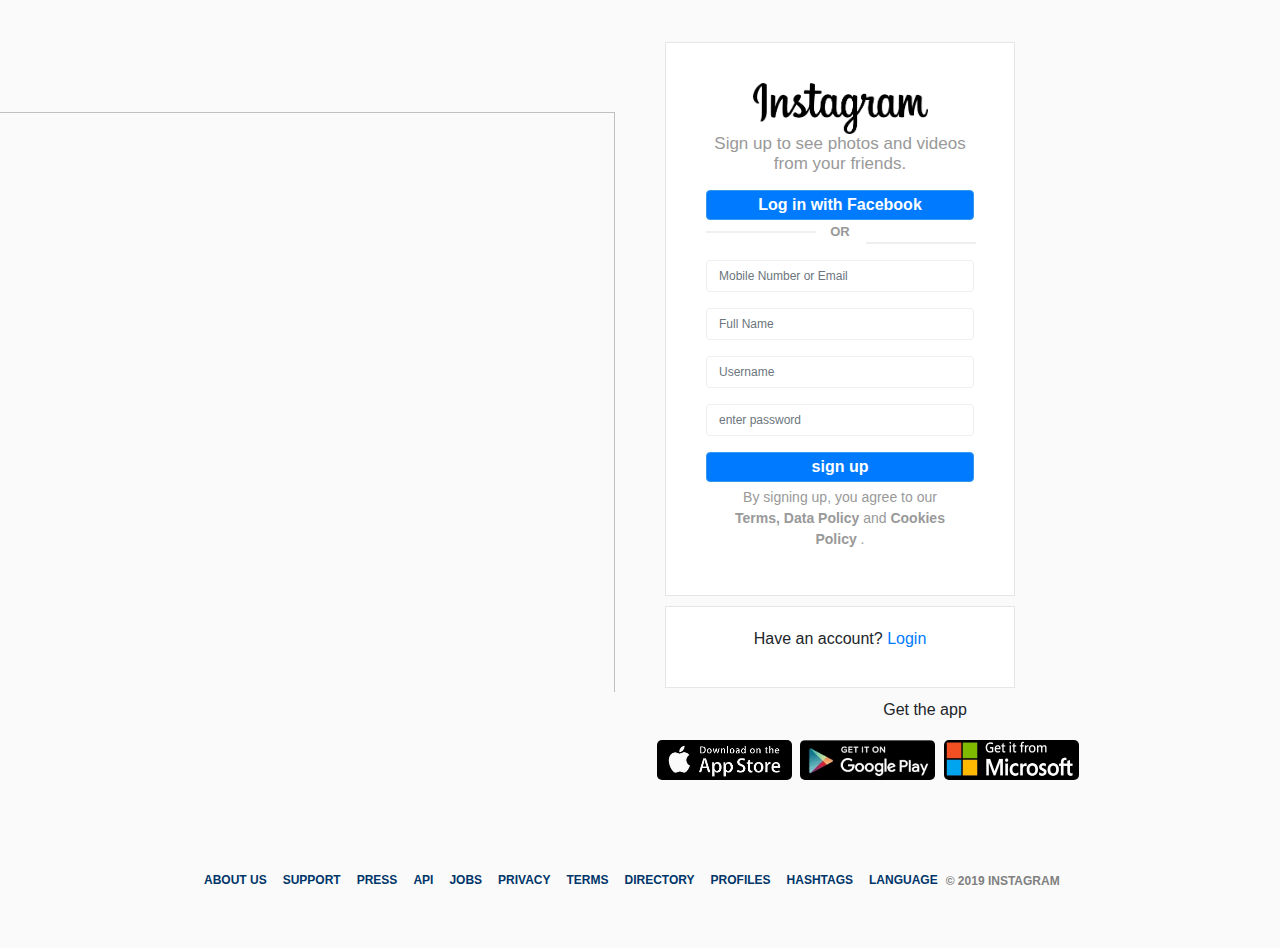
==== index.html @ 6d20fae1 "Add files via upload" ====
<html>

<head>
  <meta charset="utf-8">
  <title>INSTAGRAM</title>
  <meta charset="utf-8">
  <meta name="viewport" content="width=device-width, initial-scale=1">
  <script src="main.js" charset="utf-8"></script>

  <link rel="shortcut icon" type="image/x-icon" href="favicon.ICO" />

  <link rel="stylesheet" href="https://maxcdn.bootstrapcdn.com/bootstrap/4.1.3/css/bootstrap.min.css">
  <link rel="stylesheet" type="text/css" href="insta.css">
  <script src="https://ajax.googleapis.com/ajax/libs/jquery/3.3.1/jquery.min.js"></script>
  <script src="https://cdnjs.cloudflare.com/ajax/libs/popper.js/1.14.3/umd/popper.min.js"></script>
  <script src="https://maxcdn.bootstrapcdn.com/bootstrap/4.1.3/js/bootstrap.min.js"></script>
  <link rel="stylesheet" href="https://cdnjs.cloudflare.com/ajax/libs/font-awesome/4.7.0/css/font-awesome.min.css">
</head>

<body>

  <div class="container">
    <div class="row">
      <div class="col-sm-6 d-none d-lg-block"">
          <img src=" phone.png" class="phone">
      </div>
      <div class="col-sm-6">
        <div class="right-column text-center">
          <img class="img1" src="insta.png" alt="instagram icon">
          <p class="htext" style="color:#999999">Sign up to see photos and videos from your friends.</p>
          <button class="btn btn-primary btn-block " type="submit"><a class="mybtn1" href="https://www.facebook.com/login.php?skip_api_login=1&api_key=124024574287414&signed_next=1&next=https%3A%2F%2Fwww.facebook.com%2Fv1.0%2Fdialog%2Foauth%3Fredirect_uri%3Dhttps%253A%252F%252Fwww.instagram.com%252Faccounts%252Fsignup%252F%26state%3D%257B%2522fbLoginKey%2522%253A%2522ebvckk1g1jurvldh5o9sfvgna1bzl7x91gs8becahy82wc5rcn%2522%252C%2522fbLoginReturnURL%2522%253A%2522%252F%2522%257D%26scope%3Demail%26response_type%3Dcode%252Cgranted_scopes%26client_id%3D124024574287414%26ret%3Dlogin%26logger_id%3Dc670695b-b5b1-7267-9da1-7cc7de131a26&cancel_url=https%3A%2F%2Fwww.instagram.com%2Faccounts%2Fsignup%2F%3Ferror%3Daccess_denied%26error_code%3D200%26error_description%3DPermissions%2Berror%26error_reason%3Duser_denied%26state%3D%257B%2522fbLoginKey%2522%253A%2522ebvckk1g1jurvldh5o9sfvgna1bzl7x91gs8becahy82wc5rcn%2522%252C%2522fbLoginReturnURL%2522%253A%2522%252F%2522%257D%23_%3D_&display=page&locale=en_GB&logger_id=c670695b-b5b1-7267-9da1-7cc7de131a26"
              class="fa fa-facebook"></a> Log in with Facebook</button>
          <p class="or">OR</p>
          <form action="/action_page.php">

            <div class="form-group">

              <input type="email" class="form-control  box-border shade" id="inputemail" placeholder="Mobile Number or Email" required>
            </div>
            <div class="form-group">
              <input type="name" class="form-control box-border shade" id="fullname" placeholder="Full Name" required>
            </div>
            <div class="form-group">
              <input type="Username" class="form-control box-border shade" id="inputemail" placeholder="Username" required>
            </div>
            <div class="form-group">
              <input type="password" class="form-control box-border shade" id="inputpassword " placeholder="enter password" required>
            </div>
            <button class="btn btn-primary btn-block" type="submit"><a href="#"></a>sign up</button>
          </form>
          <p class="terms">By signing up, you agree to our <b>Terms, Data Policy</b> and <b>Cookies Policy</b> .</p>

        </div>
        <div class="right-column-login text-center">
          <p>Have an account? <a href="#">Login</a></p>
        </div>
        <p class="getapp">Get the app </p>
        <a><img class="picicon" src="apple.jpg" alt="apple store"></a>
        <a><img class="picicon" src="play.jpg" alt="google play"></a>
        <a><img class="picicon" src="soft.jpg" alt="microsoft"></a>
      </div>
    </div>
  </div>
  <div class="container">
    <div class="row">
      <div class="col-sm-1">

      </div>
      <div class="col-sm-10">
        <footer>
          <nav class="navbar navbar-expand-sm foot">
            <ul class="navbar-nav">
              <li class="nav-item"><a class="nav-link" href="#">ABOUT US</a> </li>
              <li class="nav-item"><a class="nav-link" href="#">SUPPORT</a> </li>
              <li class="nav-item"><a class="nav-link" href="#">PRESS</a> </li>
              <li class="nav-item"><a class="nav-link" href="#">API</a> </li>
              <li class="nav-item"><a class="nav-link" href="#">JOBS</a> </li>
              <li class="nav-item"><a class="nav-link" href="#">PRIVACY</a> </li>
              <li class="nav-item"><a class="nav-link" href="#">TERMS</a> </li>
              <li class="nav-item"><a class="nav-link" href="#">DIRECTORY</a> </li>
              <li class="nav-item"><a class="nav-link" href="#">PROFILES</a> </li>
              <li class="nav-item"><a class="nav-link" href="#">HASHTAGS</a> </li>
              <li class="nav-item"><a class="nav-link" href="#">LANGUAGE</a> </li>
              <p class="nav-item para">&copy; 2019 INSTAGRAM </P>
            </ul>

          </nav>

        </footer>
      </div>
      <div class="col-sm-1">

      </div>
    </div>
  </div>
</body>

</html>
---- insta.css ----
* {
  margin: 0;
  padding: 0;
}

body {
  background-color: #FAFAFA !important;
  margin-top: 2.5%;
}

.right-column {
  //
  background: #fff;
  background-color: white;
  border: 1px solid #e6e6e6;
  width: 350px;
  margin: 10px;
  padding: 40px;
  margin-left: 10px;
}

.img1 {
  //
  margin: 15px auto;
  width: 175px;
  height: 51px;
}

.htext {
  //
  font-weight: 600;
  line-height: 20px;
  font-size: 17px;
  color: #999;
}

button img {
  //
  height: 18px !important;
  padding: 0 8px 2px;
}

.or {
  font-size: 13px !important;
  color: #999;
  font-weight: 600;
}

.or::before {
  content: ' ';
  background: #efefef;
  display: block;
  height: 2px;
  width: 110px;
  position: relative;
  top: 11px;
}

.or::after {
  content: ' ';
  background: #efefef;
  display: block;
  height: 2px;
  width: 110px;
  position: relative;
  bottom: : 10px;
  left: 160px;
}

.form-group {
  //
  margin-bottom: 6px !important;
}

.form-control {
  //
  background: #fafafa !important;
  border: 1px solid #efefef !important;
  font-size: 12px !important;
}

::placeholder {
  //
  color: #999 !important;
}

.btn {
  //
  margin: 12px auto;
  padding: 2px !important;
  font-weight: 600;
}

.btn:hover {
  text-decoration: none;
  background-color: #007BFF;
}

.btn-primary {
  //
  background-color: #3897f0 !important;
  border: 1px solid #3897f0 !important;
}

.Terms {
  //
  line-height: 18px;
  font-size: 14px;
  color: #999;
  margin: 5px 20px;
}

.right-column-login {
  background: #fff;
  border: 1px solid #e6e6e6;
  width: 350px;
  margin: 10px;
  padding: 20px;
}

.right-column-login a:hover {
  text-decoration: none;
}

.picicon {
  width: 135px;
  height: 40px;
  margin: 2px;
  border-radius: 5px;
}

.form-control:focus {
  border-color: #6265e4 !important;
  box-shadow: 0 0 5px rgba(98, 101, 228, 1) !important;
}

.phone {
  padding-top: 70px;
  height: 650px;
  float: right;
  margin: 10px;
  position: relative;
}

.container {
  //
  margin-top: 20px;
}

ul li {
  font-size: 12px;
  vertical-align: baseline;
  text-align: center;
  margin-bottom: 5%;
  align-items: flex-end
}

ul li a {
  color: #003569;
  font-weight: 600;
}

.foot {
  text-align: center;
  margin-top: 8%;
}

.para {
  text-align: center;
  margin-top: 1%;
  float: right;
  color: grey;
  font-size: 12px;
  vertical-align: baseline;
  text-align: center;
  font-weight: 600;
}

.getapp {
  text-align: center;
}

.slide{
    border-style: solid;
  width: 240px;
  height:301px;
  position: absolute;
  top:21%;
  left:49.5%;
}
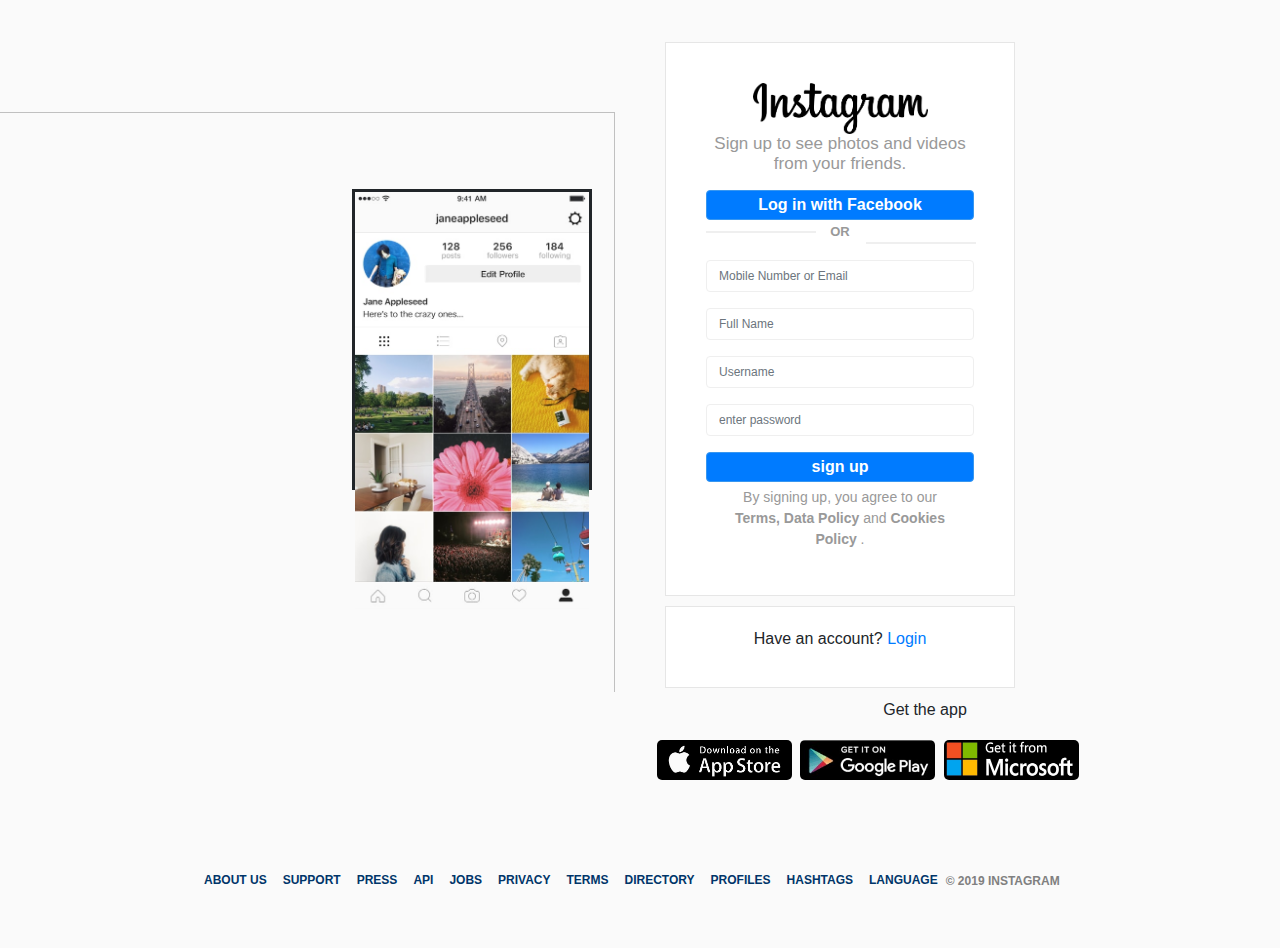
==== commit 9779dc22: "Update index.html" ====
--- a/index.html
+++ b/index.html
@@ -2,7 +2,7 @@
 
 <head>
   <meta charset="utf-8">
-  <title>INSTAGRAM</title>
+  <title>Instagram</title>
   <meta charset="utf-8">
   <meta name="viewport" content="width=device-width, initial-scale=1">
   <script src="main.js" charset="utf-8"></script>
@@ -23,6 +23,25 @@
     <div class="row">
       <div class="col-sm-6 d-none d-lg-block"">
           <img src=" phone.png" class="phone">
+                            <div id="carouselExampleFade" class="carousel slide carousel-fade" data-ride="carousel" data-interval="4000">
+                    <div class="carousel-inner">
+                      <div class="carousel-item active">
+                          <img src="1.jpg" class="d-block w-100" alt="...">
+                      </div>
+                      <div class="carousel-item">
+                        <img src="2.jpg" class="d-block w-100" alt="...">
+                      </div>
+                      <div class="carousel-item">
+                        <img src="3.jpg" class="d-block w-100" alt="...">
+                      </div>
+                      <div class="carousel-item">
+                        <img src="4.jpg" class="d-block w-100" alt="...">
+                      </div>
+                      <div class="carousel-item">
+                        <img src="5.jpg" class="d-block w-100" alt="...">
+                      </div>
+                    </div>
+                  </div>
       </div>
       <div class="col-sm-6">
         <div class="right-column text-center">
@@ -32,9 +51,7 @@
               class="fa fa-facebook"></a> Log in with Facebook</button>
           <p class="or">OR</p>
           <form action="/action_page.php">
-
             <div class="form-group">
-
               <input type="email" class="form-control  box-border shade" id="inputemail" placeholder="Mobile Number or Email" required>
             </div>
             <div class="form-group">
@@ -49,7 +66,6 @@
             <button class="btn btn-primary btn-block" type="submit"><a href="#"></a>sign up</button>
           </form>
           <p class="terms">By signing up, you agree to our <b>Terms, Data Policy</b> and <b>Cookies Policy</b> .</p>
-
         </div>
         <div class="right-column-login text-center">
           <p>Have an account? <a href="#">Login</a></p>
@@ -64,7 +80,6 @@
   <div class="container">
     <div class="row">
       <div class="col-sm-1">
-
       </div>
       <div class="col-sm-10">
         <footer>
@@ -83,16 +98,12 @@
               <li class="nav-item"><a class="nav-link" href="#">LANGUAGE</a> </li>
               <p class="nav-item para">&copy; 2019 INSTAGRAM </P>
             </ul>
-
           </nav>
-
         </footer>
       </div>
       <div class="col-sm-1">
-
       </div>
     </div>
   </div>
 </body>
-
 </html>
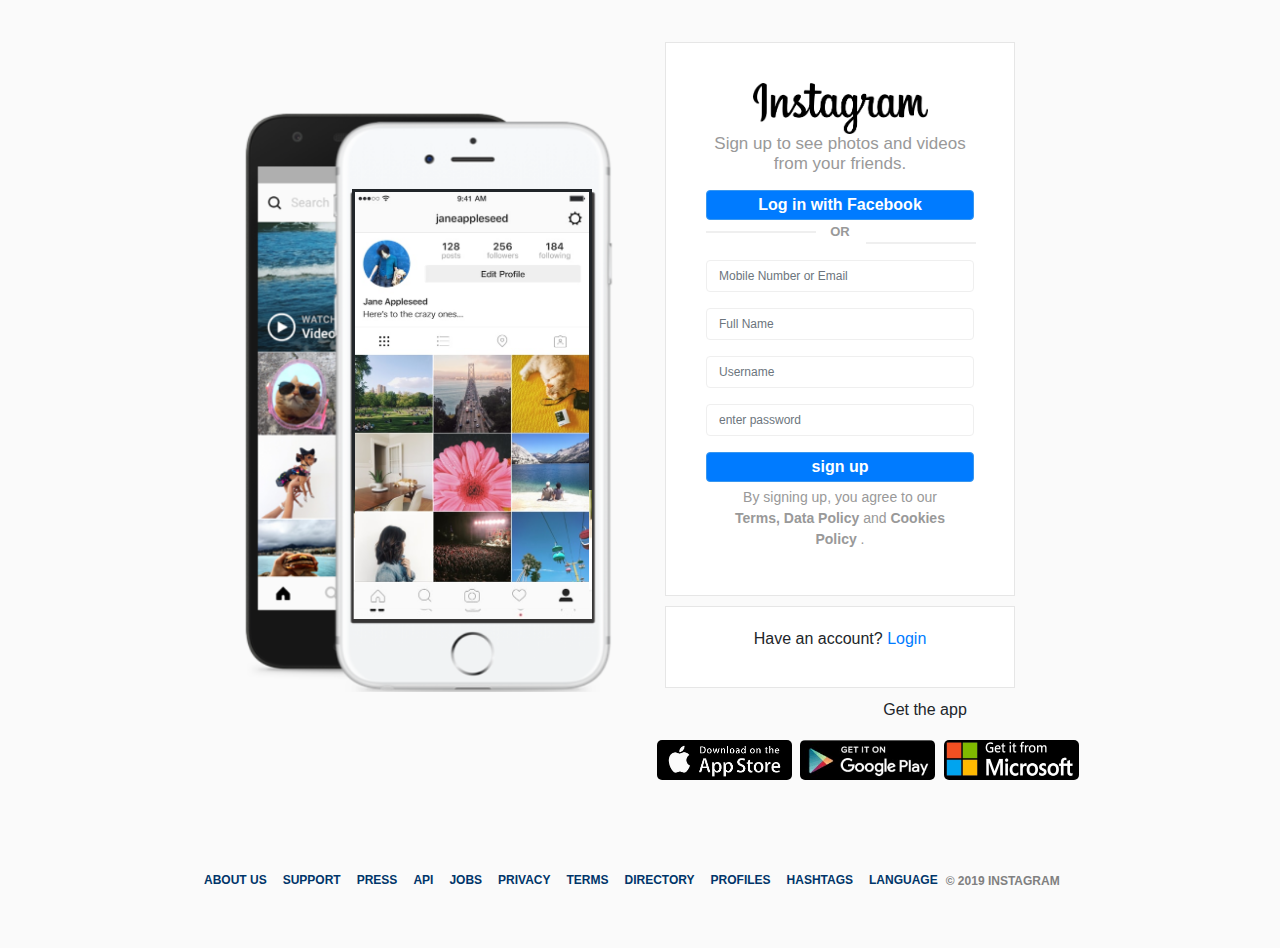
==== commit d2294c9c: "Update index.html" ====
--- a/index.html
+++ b/index.html
@@ -22,7 +22,7 @@
   <div class="container">
     <div class="row">
       <div class="col-sm-6 d-none d-lg-block"">
-          <img src=" phone.png" class="phone">
+          <img src="phone.PNG" class="phone">
                             <div id="carouselExampleFade" class="carousel slide carousel-fade" data-ride="carousel" data-interval="4000">
                     <div class="carousel-inner">
                       <div class="carousel-item active">
